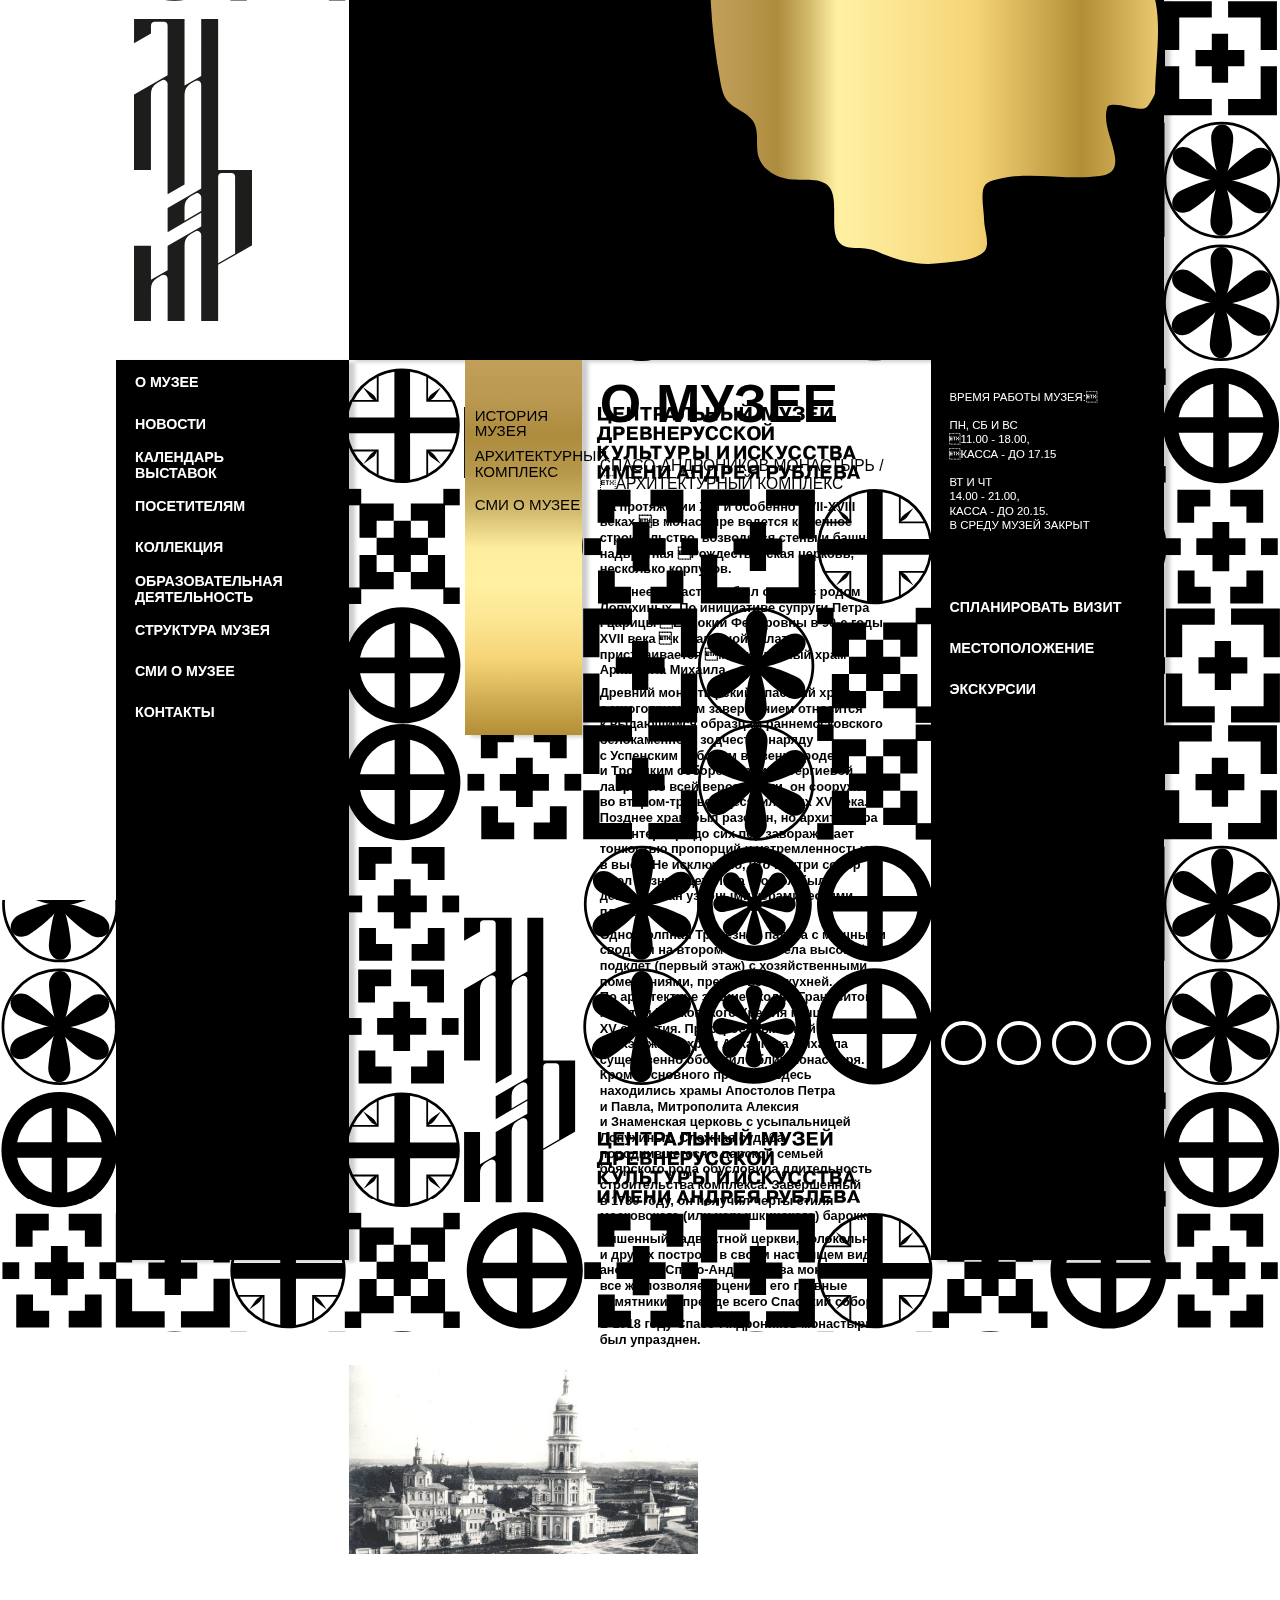
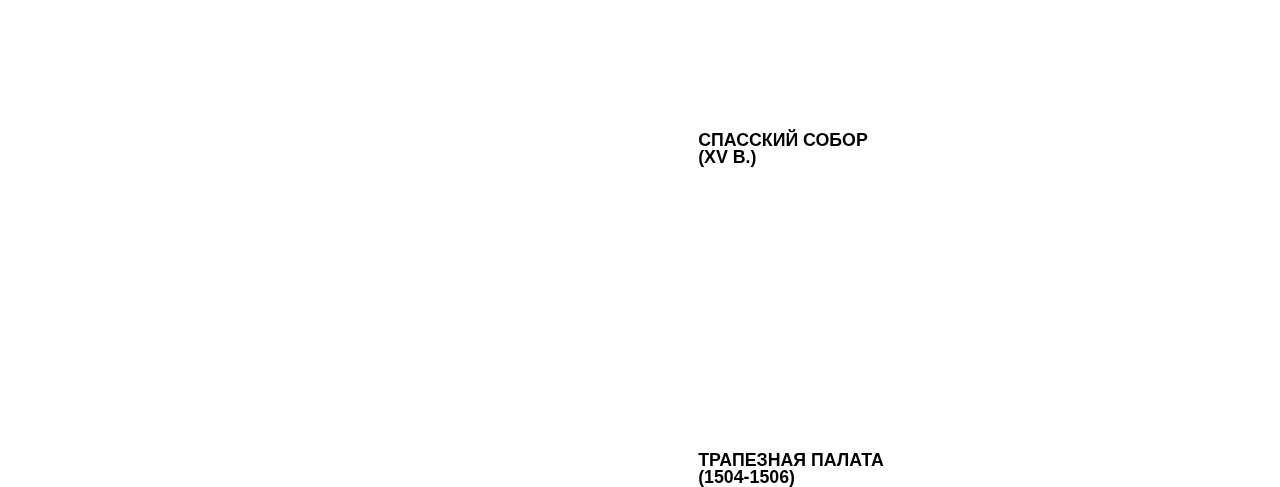
==== index.html @ ba2fc25d "photos in article and s stain on the top" ====
<!DOCTYPE html>
<html>
  <head>
    <meta charset="utf-8">
    <title>МУЗЕЙ ИМ. АНДРЕЯ РУБЛЕВА</title>

    <link rel="stylesheet" href="stylesheets/style.css">

    <script type="text/javascript" src="javascripts/jquery.js"></script>
    <script type="text/javascript" src="javascripts/history.js"></script>
    <script type="text/javascript" src="javascripts/scrollfix.js"></script>
    <script type="text/javascript" src="javascripts/gallery.js"></script>
    <!-- <script type="text/javascript" src="javascripts/stain.js"></script> -->
  </head>
  <body>
    <section class="preload">
      <!-- <img src="images/svg/preload.svg" alt=""> -->
      <div class="white"></div>
    </section>

    <section class="main">

      <div class="logo">
        <img src="images/svg/logo.svg" alt="">
      </div>

      <div id="layout" class="layout">
        <img class="stain" src="images/svg/stain.svg" alt="">
        <!-- <figure>
          <svg id="Layer_2" data-name="Layer 2" xmlns="http://www.w3.org/2000/svg" xmlns:xlink="http://www.w3.org/1999/xlink" viewBox="0 0 798.66 653.81">
            <defs>
              <style>
                .cls-1 {
                  fill: url(#New_Gradient_Swatch);
                }
              </style>
              <linearGradient id="New_Gradient_Swatch" data-name="New Gradient Swatch" x1="1258.53" y1="1433.91" x2="2057.18" y2="1433.91" gradientUnits="userSpaceOnUse">
                <stop offset="0" stop-color="#c19f59"/>
                <stop offset="0.06" stop-color="#bb9951"/>
                <stop offset="0.15" stop-color="#ad8c3e"/>
                <stop offset="0.17" stop-color="#b7984a"/>
                <stop offset="0.22" stop-color="#d2b96b"/>
                <stop offset="0.28" stop-color="#fded9f"/>
                <stop offset="0.29" stop-color="#fff0a2"/>
                <stop offset="0.42" stop-color="#fbe591"/>
                <stop offset="0.59" stop-color="#f5d476"/>
                <stop offset="0.72" stop-color="#d2af54"/>
                <stop offset="0.83" stop-color="#b28e36"/>
                <stop offset="1" stop-color="#e9c870"/>
              </linearGradient>
            </defs>
            <title>stain</title>
            <path class="cls-1" d="M1555.7,1738.11c31.86,14.85,73.76,25.82,105.07,21.9,25.54-3.2,67.53-3.59,85.72-20.61,12.64-11.82,1.23-38.91.79-55.59s-4-33.3-2.65-49.94c0.45-5.47,1.59-11.2,5.43-15.36,3.49-3.79,8.72-5.74,13.82-7.28,60.23-18.28,126.26.82,189-7.47,7.78-1,16-2.74,21.47-8,6.43-6.24,7.25-15.82,6.36-24.43-3.25-31.35-24-62.57-13.19-92.42,18.13-10.05,60.31,15.36,72.09-1,3.62-5,12.36-18.42,12.44-24.47,0.65-48.72,10.32-110.41,1.38-158.42-4.13-22.21-24.53-52.74-36.87-72.13-17.64-27.72-68-29.72-100.52-40.7s-67.22-14.88-101.57-18.69L1329,1109.63c-20.94-2.32-42.44-4.62-62.88.19a1070,1070,0,0,0,11,326.16c2.27,12,5,24.46,13.07,34,12,14.19,33.73,19.4,44.38,34.5,13.51,19.16,3.69,45.36,11.33,67.15,8.2,23.38,35.67,37.11,62,38.41,20.49,1,43.79-3.23,59.38,9.2,22.94,18.29,4.61,73.18,18.31,98.24C1498.61,1741.22,1530.15,1726.2,1555.7,1738.11Z" transform="translate(-1258.53 -1107)"/>
          </svg>

        </figure> -->
        <div class="gallery">
          <img src="images/first.jpg" alt="">
          <img src="images/second.jpg" alt="">
          <img src="images/third.jpg" alt="">
          <img src="images/forth.jpg" alt="">
        </div>
        <div class="buttons">
          <div><div class="left"></div></div>
          <div><div class="right"></div></div>
        </div>
      </div>

      <section id="fixme" class="column1">
        <section class="sticky">
          <ul>
            <li><a>О МУЗЕЕ</a></li>
            <li><a>НОВОСТИ</a></li>
            <li><a>КАЛЕНДАРЬ <br>ВЫСТАВОК</a></li>
            <li><a>ПОСЕТИТЕЛЯМ</a></li>
            <li><a>КОЛЛЕКЦИЯ</a></li>
            <li><a>ОБРАЗОВАТЕЛЬНАЯ <br>ДЕЯТЕЛЬНОСТЬ</a></li>
            <li><a>СТРУКТУРА МУЗЕЯ</a></li>
            <li><a>СМИ О МУЗЕЕ</a></li>
            <li><a href="contacts.html">КОНТАКТЫ</a></li>
          </ul>
        </section>
      </section>

      <section id="fixme2" class="column2">
        <section class="sticky2">
          <div>
            <ul>
              <li><p class="museumHistory">ИСТОРИЯ <br>МУЗЕЯ</p></li>
              <li><p class="museumArchitecture">АРХИТЕКТУРНЫЙ <br>КОМПЛЕКС</p></li>
              <li><p>СМИ О МУЗЕЕ</p></li>
            </ul>
          </div>
        </section>
      </section>

      <section class="column3">
        <article class="museumArchitectureArticle">
          <h1>О МУЗЕЕ</h1>
          <h2>СПАСО-АНДРОНИКОВ МОНАСТЫРЬ / АРХИТЕКТУРНЫЙ КОМПЛЕКС</h2>
          <p>На&nbsp;протяжении XVI и&nbsp;особенно XVII-XVIII веках в&nbsp;монастыре ведется каменное строительство, возводятся стены и&nbsp;башни, надвратная Рождественская церковь, несколько корпусов.</p>
          <p>Позднее монастырь был связан с&nbsp;родом Лопухиных. По&nbsp;инициативе супруги Петра I&nbsp;царицы Евдокии Федоровны в&nbsp;90-е годы XVII века к трапезной палате пристраивается многоярусный храм Архангела Михаила.</p>
          <p>Древний монастырский Спасский храм с&nbsp;многоярусным завершением относится к&nbsp;выдающимся образцам раннемосковского белокаменного зодчества наряду с&nbsp;Успенским собором в&nbsp;Звенигороде и&nbsp;Троицким собором Троице Сергиевой лавры. По&nbsp;всей вероятности, он&nbsp;сооружен во&nbsp;втором-третьем десятилетиях XV&nbsp;века. Позднее храм был разорен, но&nbsp;архитектура его интерьера до&nbsp;сих пор завораживает тонкостью пропорций и&nbsp;устремленностью в&nbsp;высь. Не&nbsp;исключено, что внутри собор имел резные детали, а&nbsp;его пол был декорирован узорными керамическими плитками.</p>
          <p>Одностолпная Трапезная палата с&nbsp;мощными сводами на&nbsp;втором этаже имела высокий подклет (первый этаж) с&nbsp;хозяйственными помещениями, прежде всего кухней. По&nbsp;архитектуре здание сходно Грановитой палатой Московского Кремля конца XV&nbsp;столетия. Пристроенный к&nbsp;ней трехэтажный храм Архангела Михаила существенно обогатил облик монастыря. Кроме основного престола здесь находились храмы Апостолов Петра и&nbsp;Павла, Митрополита Алексия и&nbsp;Знаменская церковь с&nbsp;усыпальницей Лопухиных. Сложная судьба породнившегося с&nbsp;царской семьей боярского рода обусловила длительность строительства комплекса. Завершенный в&nbsp;1739&nbsp;году, он&nbsp;получил черты стиля московского (или нарышкинского) барокко.</p>
          <p>Лишенный надвратной церкви, колокольни и&nbsp;других построек в&nbsp;своем настоящем виде ансамбль Спасо-Андроникова монастыря все&nbsp;же позволяет оценить его главные памятники и&nbsp;прежде всего Спасский собор.</p>
          <p>В&nbsp;1918 году Спасо-Андроников монастырь был упразднен.</p>
          <img src="images/image1.png" alt="">
          <img src="images/sobor.jpg" alt="">
          <a href="">СПАССКИЙ СОБОР (XV В.)</a>
          <img src="images/palata.jpeg" alt="">
          <a href="">ТРАПЕЗНАЯ ПАЛАТА (1504-1506)</a>
        </article>

        <article class="museumHistoryArticle hidden">
          <h1>О МУЗЕЕ</h1>
          <h2>ИСТОРИЯ МУЗЕЯ</h2>
          <p>В&nbsp;1947&nbsp;году, на&nbsp;волне послевоенного патриотического подъема, в&nbsp;год празднования 800-летия Москвы, на&nbsp;территории монастыря был образован Музей им. Андрея Рублева. Его первым директором стал крупный организатор музейного строительства Д.И. Арсенишвили (1905-1963), первым научным сотрудником&nbsp;&mdash; выдающийся знаток творчества прп. Андрея Рублева Н.А. Демина (1904-1990). В&nbsp;2001 году музей отметил их&nbsp;заслуги мемориальными доскам работы скульпторов З.К. Церетели и&nbsp;В.А. Суворова.</p>
          <p>К&nbsp;моменту основания Музея монастырь был полностью разорен, музейная коллекция собиралась буквально по&nbsp;крохам, в&nbsp;обстановке крайне негативного отношения государства к&nbsp;отечественному религиозному наследию. Собранные произведения зачастую требовали тщательной и&nbsp;многолетней реставрации. Тем не&nbsp;менее через 13&nbsp;лет, 21&nbsp;сентября 1960&nbsp;года, Музей был открыт и&nbsp;представлен на&nbsp;суд посетителей залы с&nbsp;десятками раскрытых от&nbsp;поздних записей и&nbsp;грязи икон, снятых со&nbsp;стен разрушенных храмов росписей и&nbsp;произведений декоративно-прикладного искусства. Собирательская деятельность и&nbsp;реставрационные работы продолжаются до&nbsp;настоящего времени и&nbsp;являются неотъемлемой частью повседневной музейной жизни.</p>
          <p>Ныне экспозиция занимает все отреставрированные и&nbsp;доступные для осмотра помещения трапезной палаты и&nbsp;церкви Архангела Михаила. В&nbsp;Настоятельском корпусе размещается выставочный зал.</p>

        </article>

      </section>

      <section id="fixme3" class="column4">
        <p>
          ВРЕМЯ РАБОТЫ МУЗЕЯ:
          <br><br>
          ПН, СБ И ВС<br>11.00 - 18.00,<br>КАССА - ДО 17.15
          <br><br>
          ВТ И ЧТ<br>14.00 - 21.00,<br> КАССА - ДО 20.15.<br>
          В СРЕДУ МУЗЕЙ ЗАКРЫТ
        </p>

        <ul>
          <li><a href="">СПЛАНИРОВАТЬ ВИЗИТ</a></li>
          <li><a href="">МЕСТОПОЛОЖЕНИЕ</a></li>
          <li><a href="#">ЭКСКУРСИИ</a></li>
        </ul>

        <div class="socials">
          <div><i class="fa fa-facebook" aria-hidden="true"></i></div>
          <div><i class="fa fa-vk" aria-hidden="true"></i></div>
          <div><i class="fa fa-twitter" aria-hidden="true"></i></div>
          <div><i class="fa fa-tripadvisor" aria-hidden="true"></i></div>
        </div>
      </section>

    </section>
  </body>
</html>
---- stylesheets/style.css ----
@import "reset.css";

@import "font-awesome.css";
@import "mainpage.css";
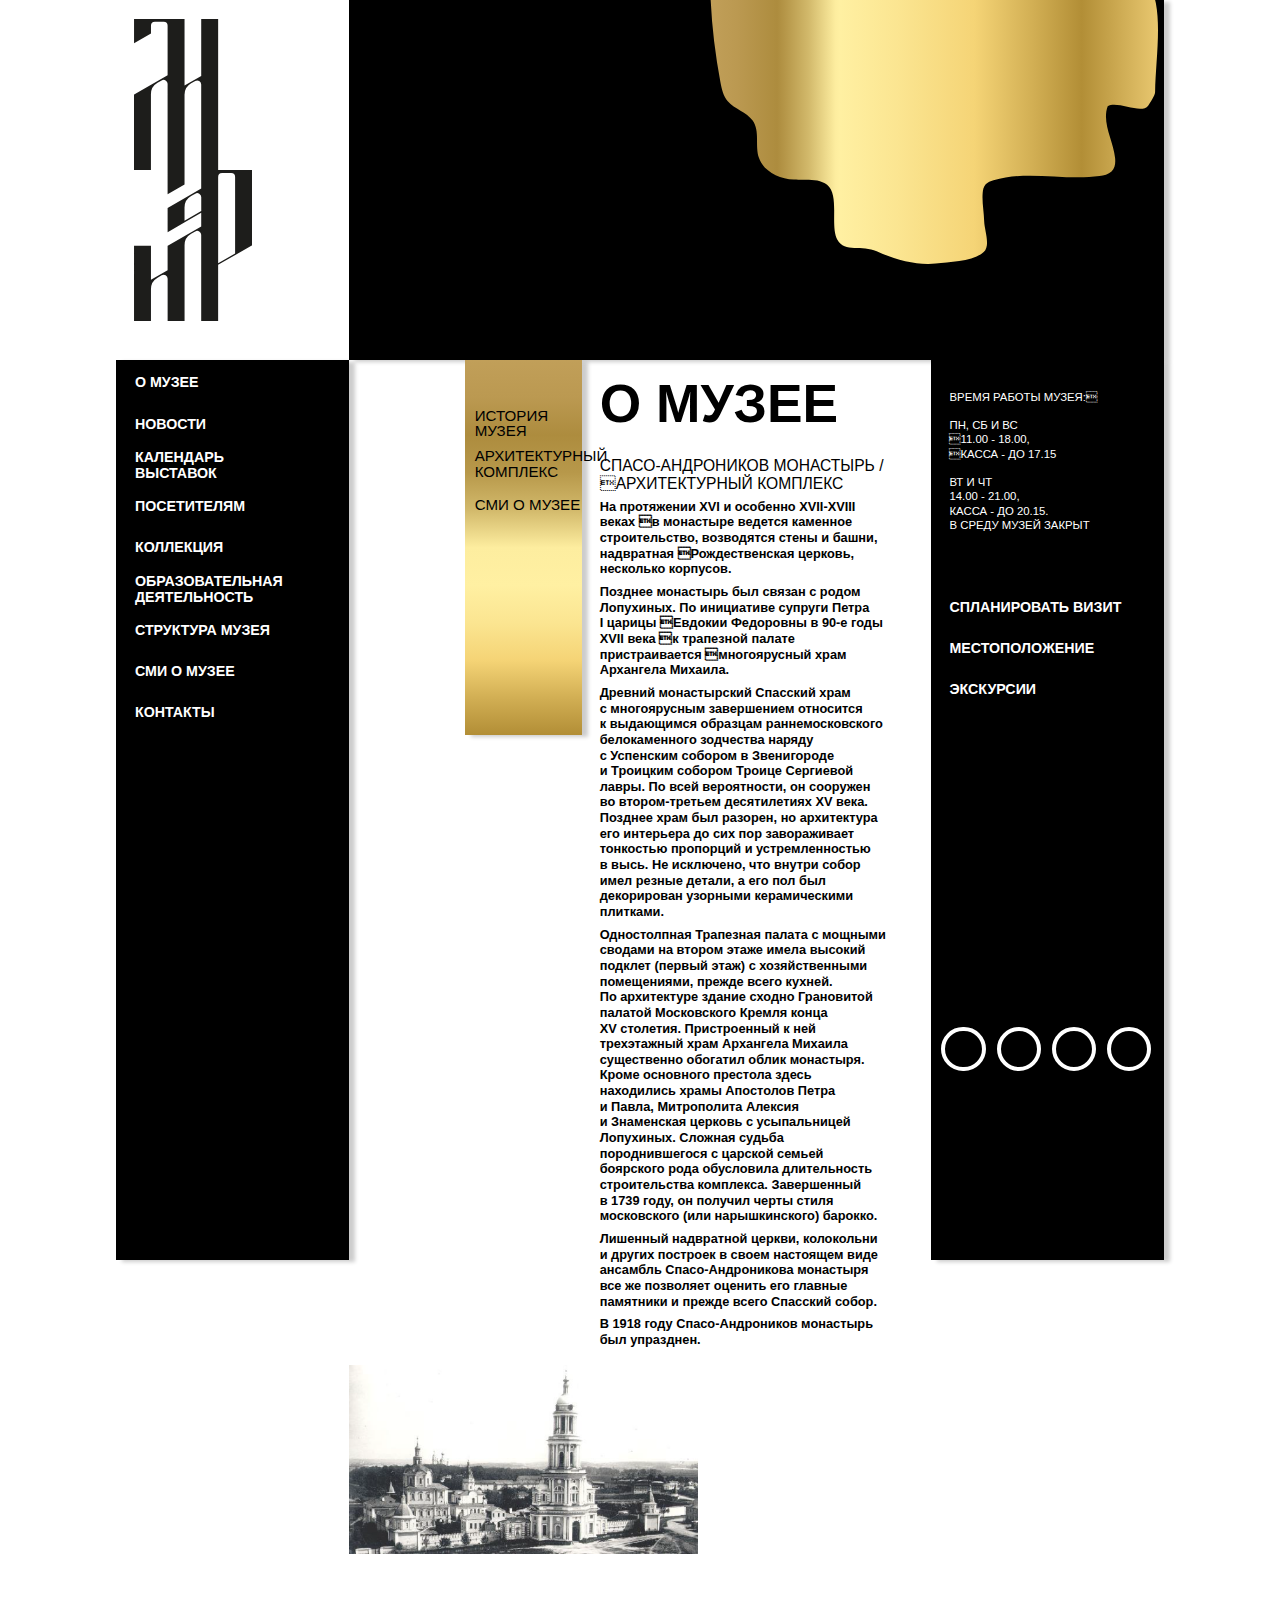
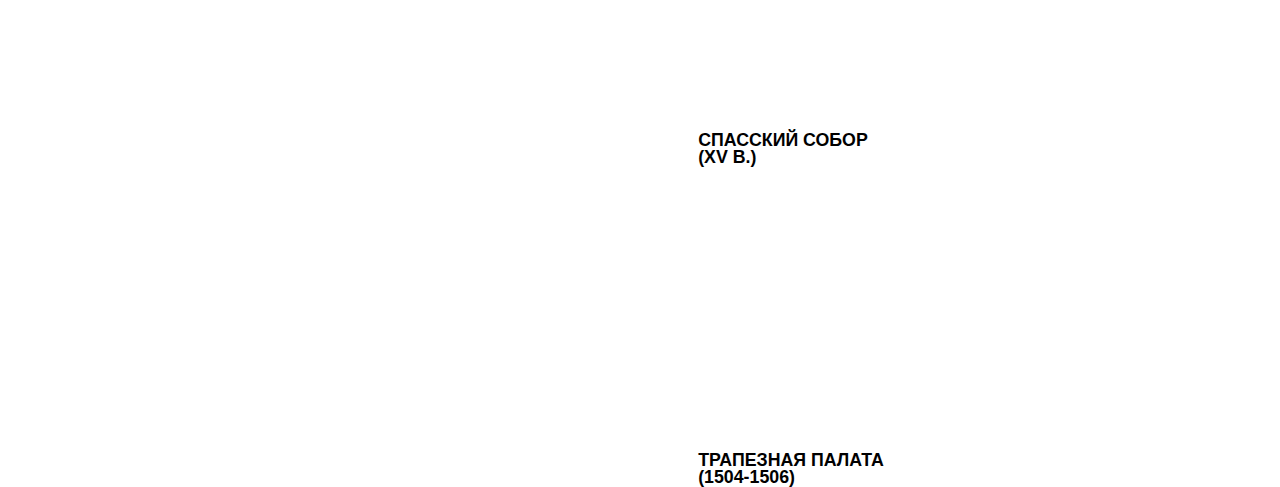
==== commit 3843ad33: "phcookies try" ====
--- a/index.html
+++ b/index.html
@@ -7,15 +7,17 @@
     <link rel="stylesheet" href="stylesheets/style.css">
 
     <script type="text/javascript" src="javascripts/jquery.js"></script>
+    <!-- <script type="text/javascript" src="javascripts/js.cookie.js"></script> -->
+    <script type="text/javascript" src="https://cdnjs.cloudflare.com/ajax/libs/jquery-cookie/1.4.1/jquery.cookie.min.js"></script>
+
     <script type="text/javascript" src="javascripts/history.js"></script>
     <script type="text/javascript" src="javascripts/scrollfix.js"></script>
     <script type="text/javascript" src="javascripts/gallery.js"></script>
+    <script type="text/javascript" src="javascripts/preload.js"></script>
     <!-- <script type="text/javascript" src="javascripts/stain.js"></script> -->
   </head>
   <body>
     <section class="preload">
-      <!-- <img src="images/svg/preload.svg" alt=""> -->
-      <div class="white"></div>
     </section>
 
     <section class="main">
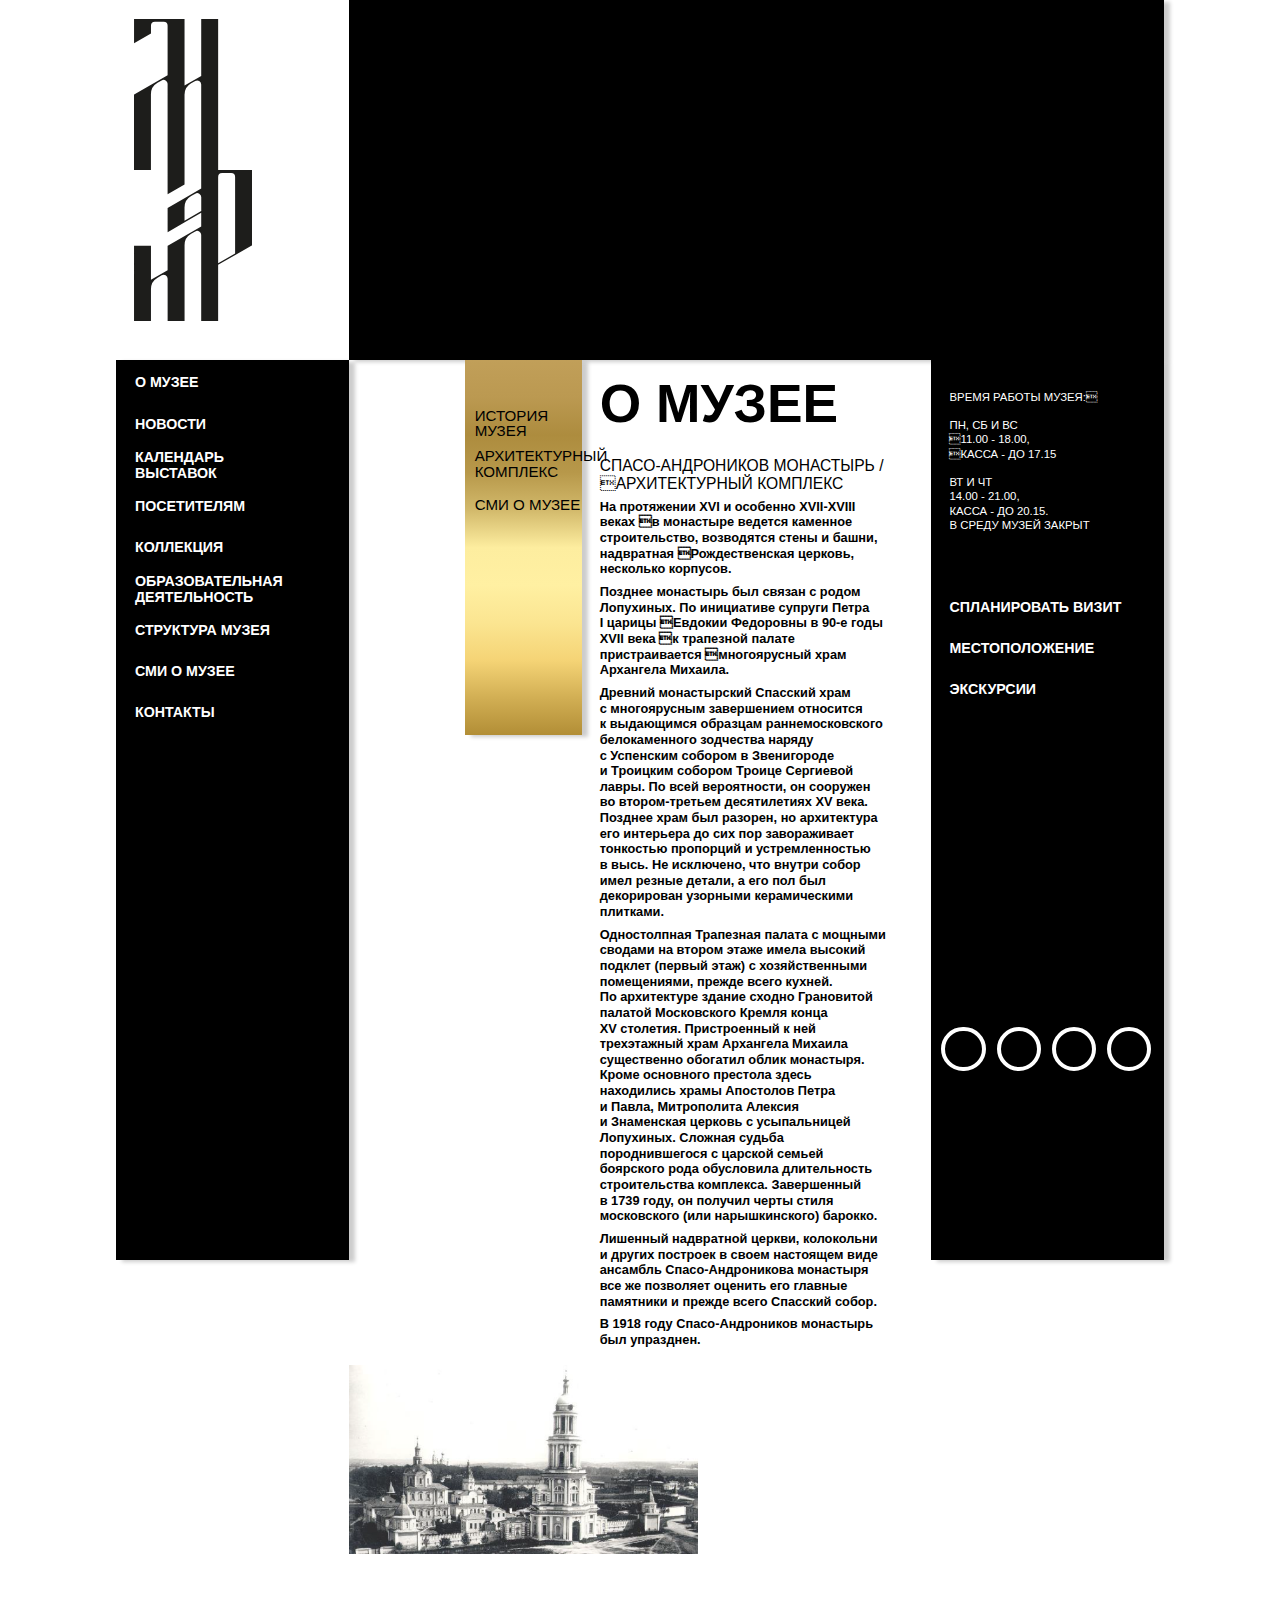
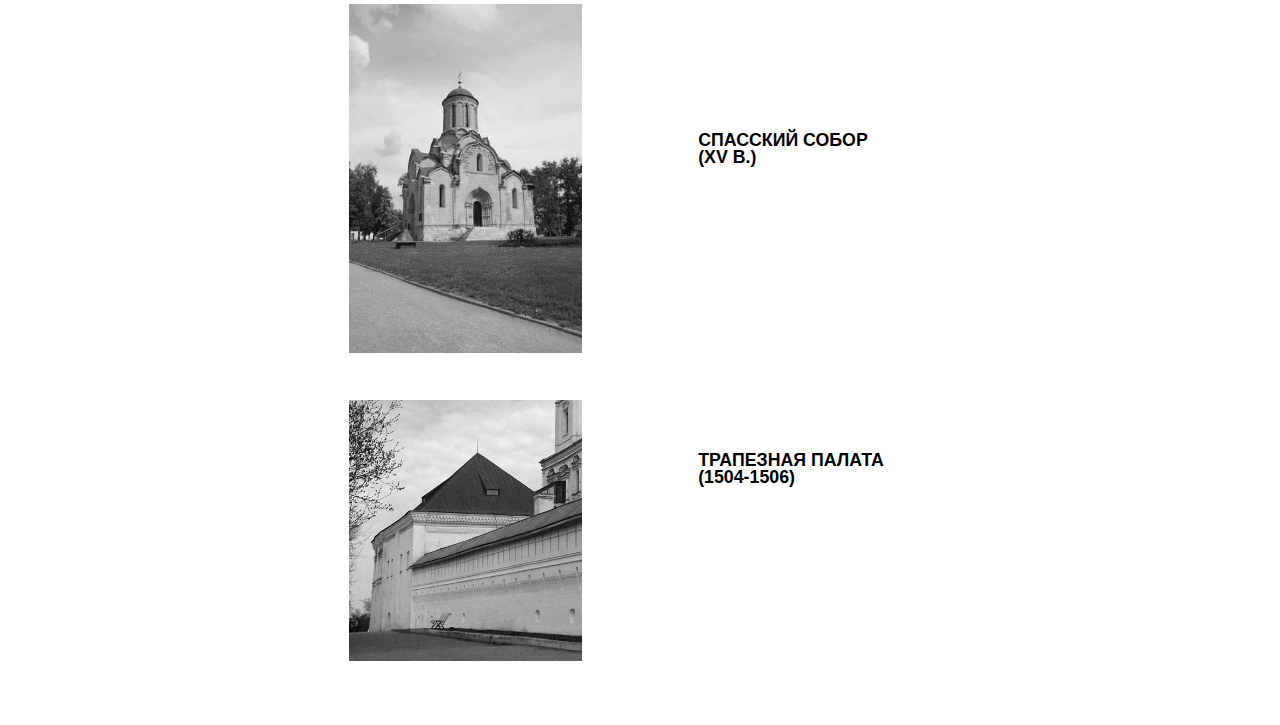
==== commit aeaaeb47: "reload" ====
--- a/index.html
+++ b/index.html
@@ -17,6 +17,15 @@
     <!-- <script type="text/javascript" src="javascripts/stain.js"></script> -->
   </head>
   <body>
+    <script type="text/javascript">
+      $(window).load(function() {
+        if (readCookie('referer') == null){
+          $(".preload").css({"display":"block", "animation-name":"preload"});
+        $(".main").css({"animation-name":"view"});
+        }
+        createCookie('referer',1,0);
+      });
+    </script>
     <section class="preload">
     </section>
 
@@ -27,7 +36,8 @@
       </div>
 
       <div id="layout" class="layout">
-        <img class="stain" src="images/svg/stain.svg" alt="">
+        <!-- <img class="stain" src="images/svg/stain.svg" alt=""> -->
+        <!-- <img class="stain" src="images/mygif.gif" alt=""> -->
         <!-- <figure>
           <svg id="Layer_2" data-name="Layer 2" xmlns="http://www.w3.org/2000/svg" xmlns:xlink="http://www.w3.org/1999/xlink" viewBox="0 0 798.66 653.81">
             <defs>
@@ -74,7 +84,7 @@
             <li><a>О МУЗЕЕ</a></li>
             <li><a>НОВОСТИ</a></li>
             <li><a>КАЛЕНДАРЬ <br>ВЫСТАВОК</a></li>
-            <li><a>ПОСЕТИТЕЛЯМ</a></li>
+            <li><a href="attenders.html">ПОСЕТИТЕЛЯМ</a></li>
             <li><a>КОЛЛЕКЦИЯ</a></li>
             <li><a>ОБРАЗОВАТЕЛЬНАЯ <br>ДЕЯТЕЛЬНОСТЬ</a></li>
             <li><a>СТРУКТУРА МУЗЕЯ</a></li>
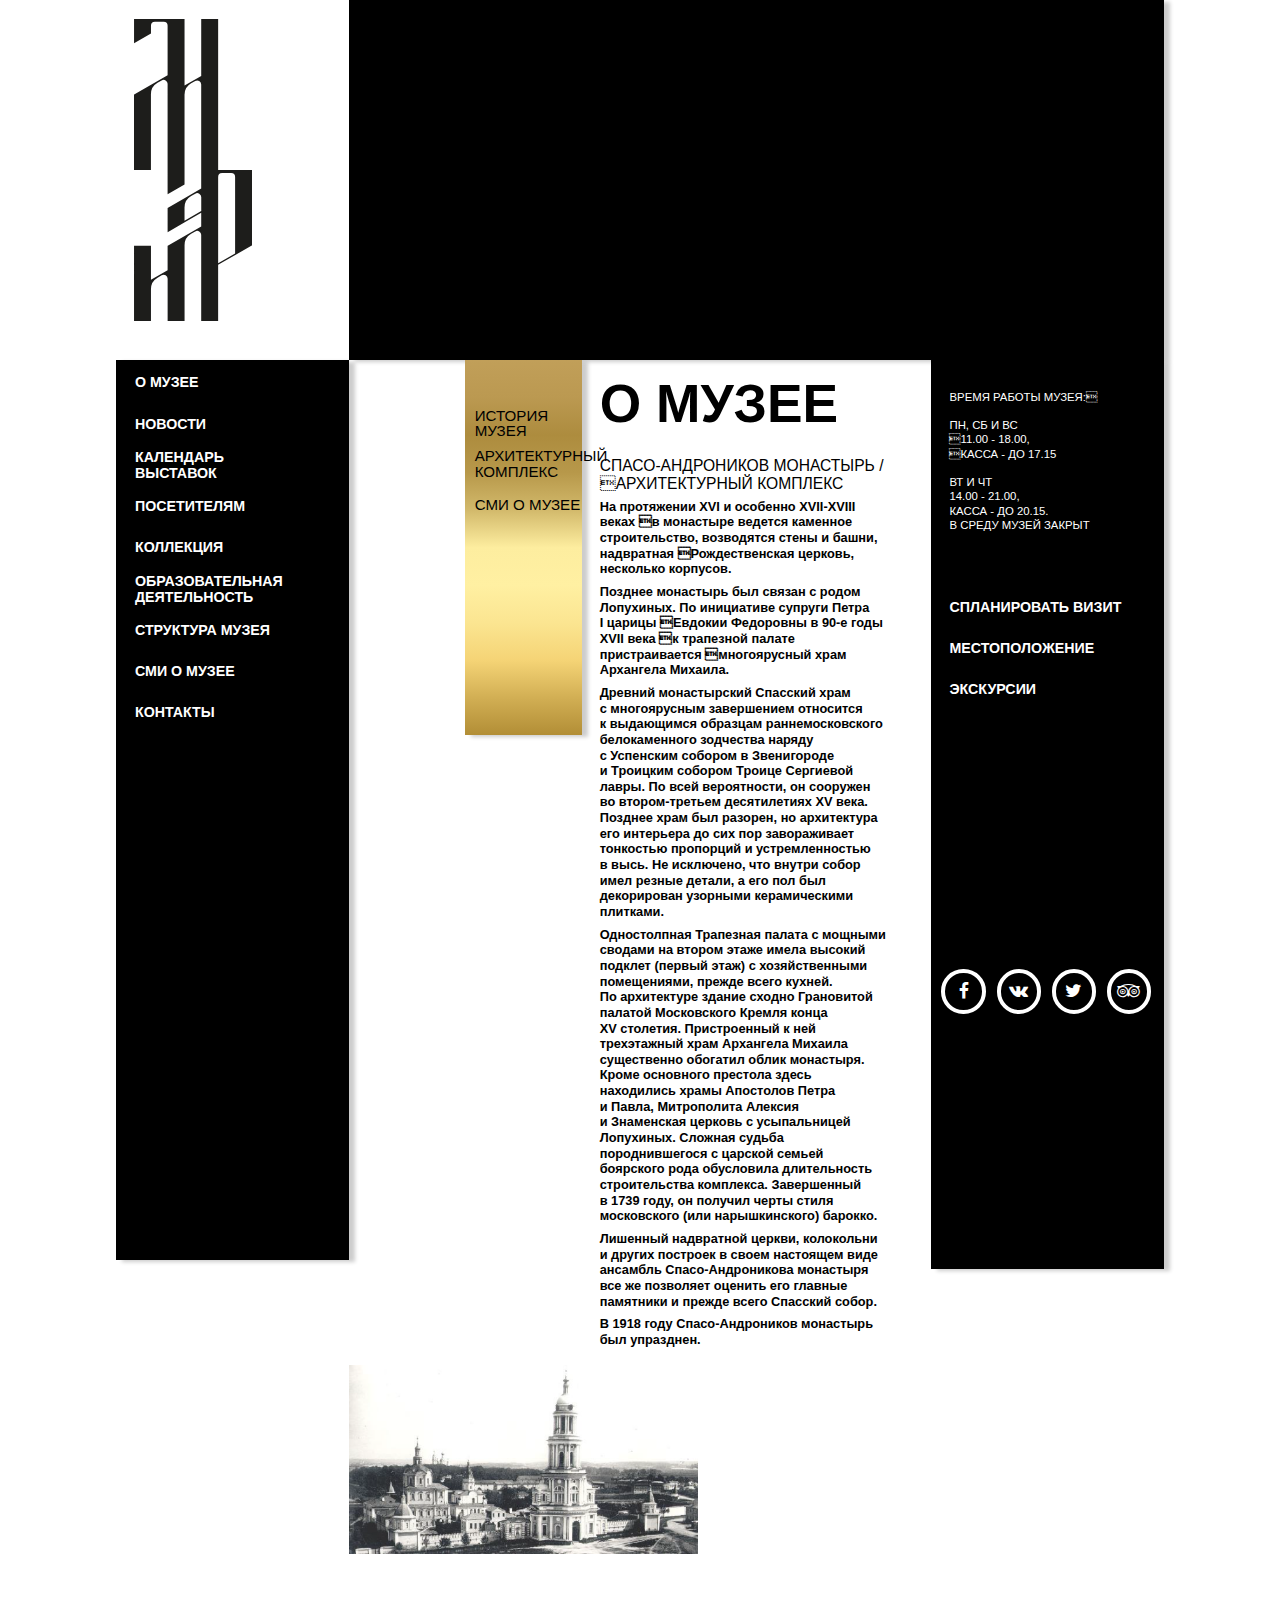
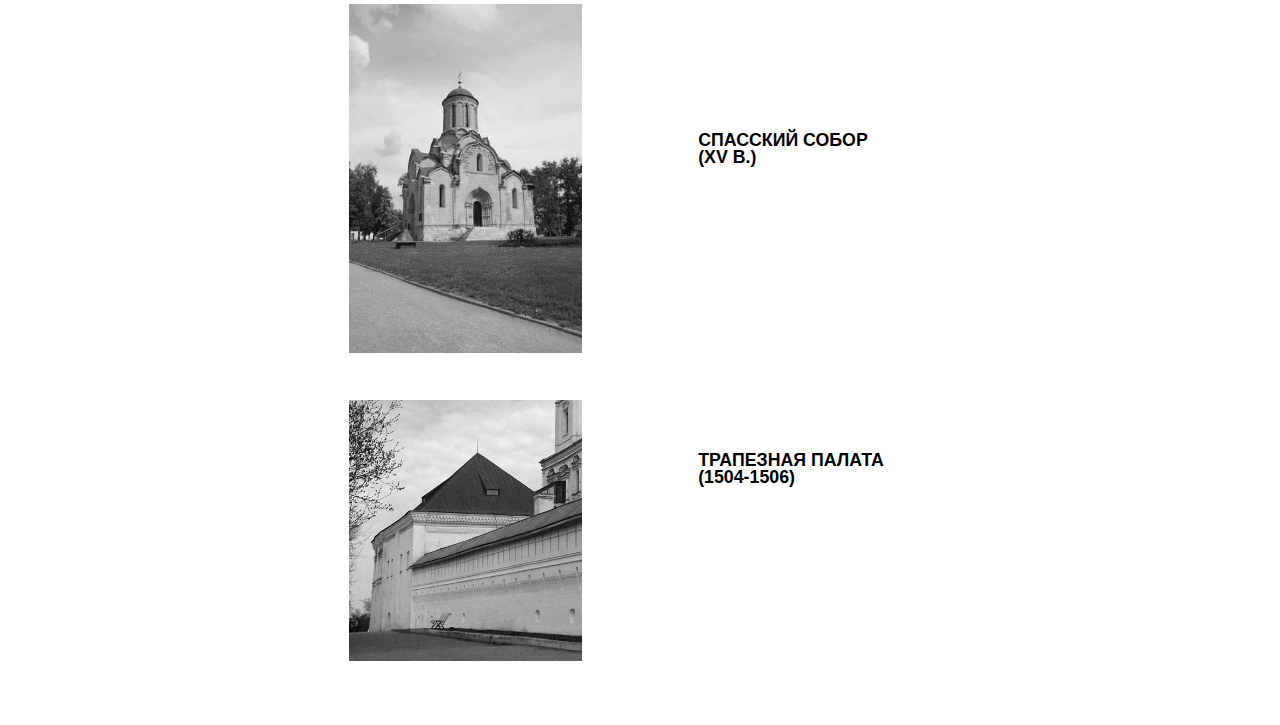
==== commit 2ac12a37: "autoprefixer" ====
--- a/index.html
+++ b/index.html
@@ -151,10 +151,12 @@
         </ul>
 
         <div class="socials">
-          <div><i class="fa fa-facebook" aria-hidden="true"></i></div>
-          <div><i class="fa fa-vk" aria-hidden="true"></i></div>
-          <div><i class="fa fa-twitter" aria-hidden="true"></i></div>
-          <div><i class="fa fa-tripadvisor" aria-hidden="true"></i></div>
+          <div>
+            <div><i class="fa fa-facebook" aria-hidden="true"></i></div>
+            <div><i class="fa fa-vk" aria-hidden="true"></i></div>
+            <div><i class="fa fa-twitter" aria-hidden="true"></i></div>
+            <div><i class="fa fa-tripadvisor" aria-hidden="true"></i></div>
+          </div>
         </div>
       </section>
 
--- a/stylesheets/style.css
+++ b/stylesheets/style.css
@@ -1,4 +1,8 @@
 @import "reset.css";
 
+@import "../fonts/Pragmatica Bold.ttf";
+@import "../fonts/NewLetterGothicC.otf";
+@import "../fonts/fontawesome-webfont.ttf";
 @import "font-awesome.css";
+
 @import "mainpage.css";
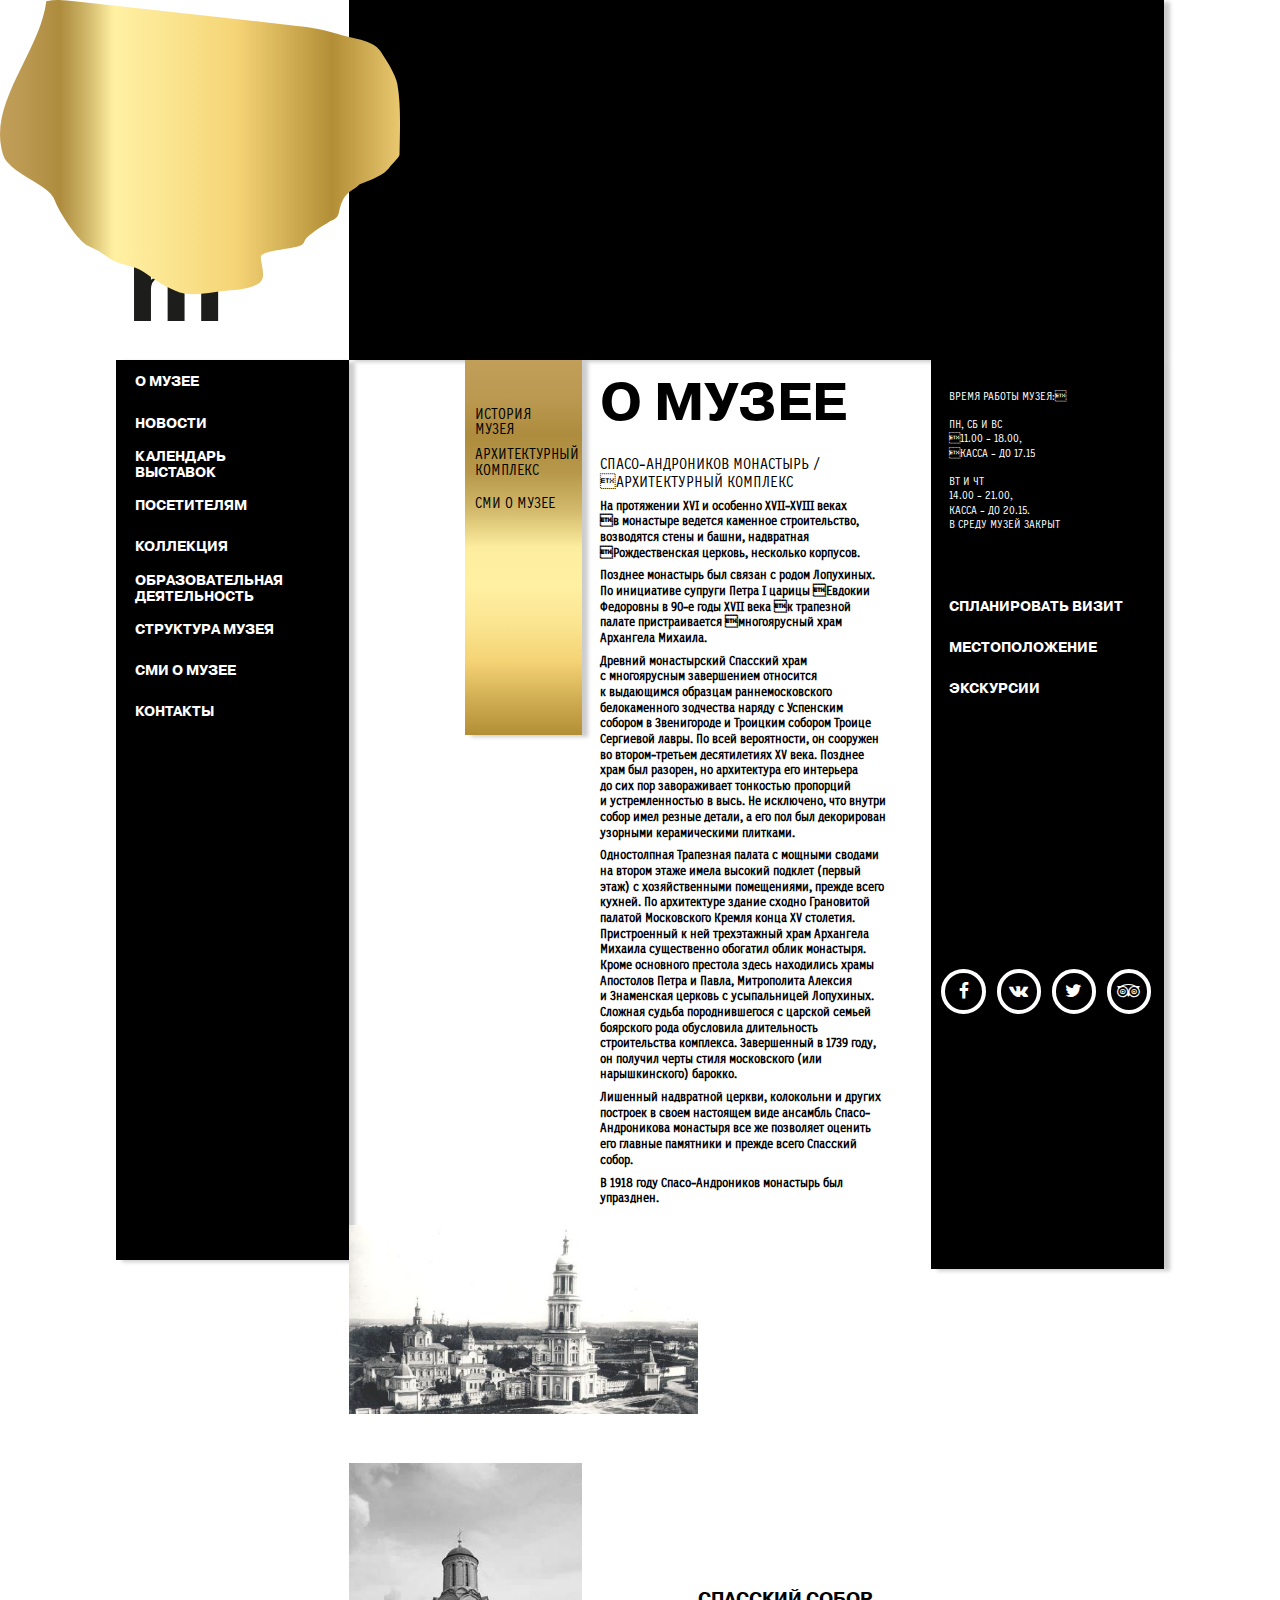
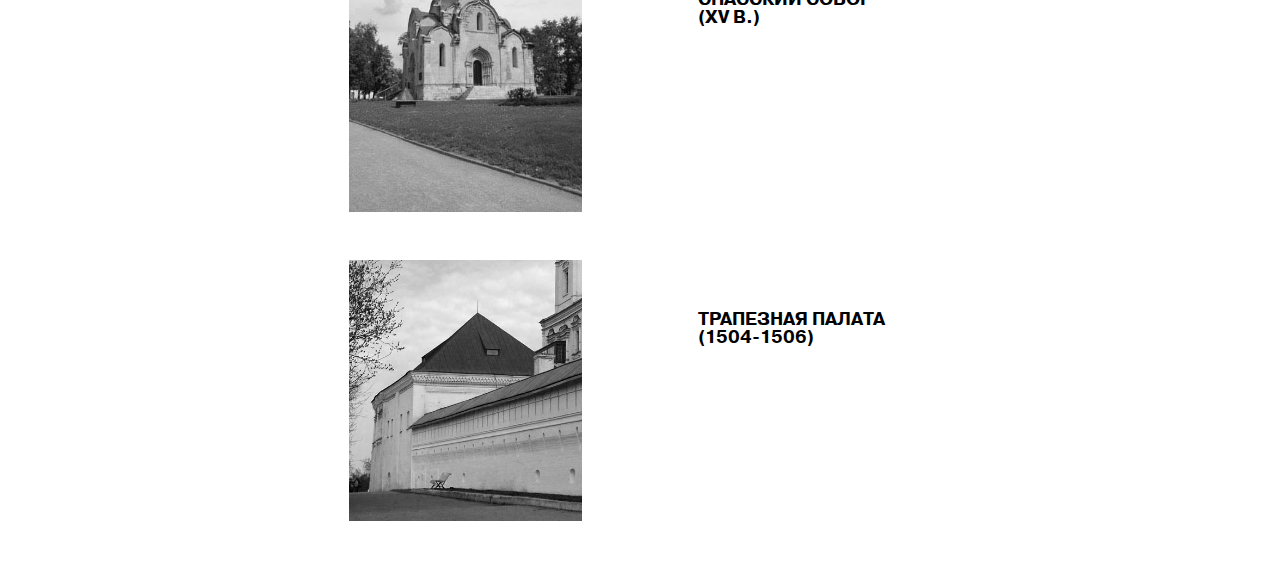
==== commit fb3b7afd: "stain" ====
--- a/index.html
+++ b/index.html
@@ -3,6 +3,7 @@
   <head>
     <meta charset="utf-8">
     <title>МУЗЕЙ ИМ. АНДРЕЯ РУБЛЕВА</title>
+    <link rel="shortcut icon" href="images/favicon.ico">
 
     <link rel="stylesheet" href="stylesheets/style.css">
 
@@ -14,7 +15,7 @@
     <script type="text/javascript" src="javascripts/scrollfix.js"></script>
     <script type="text/javascript" src="javascripts/gallery.js"></script>
     <script type="text/javascript" src="javascripts/preload.js"></script>
-    <!-- <script type="text/javascript" src="javascripts/stain.js"></script> -->
+    <script type="text/javascript" src="javascripts/stain.js"></script>
   </head>
   <body>
     <script type="text/javascript">
@@ -36,36 +37,37 @@
       </div>
 
       <div id="layout" class="layout">
-        <!-- <img class="stain" src="images/svg/stain.svg" alt=""> -->
-        <!-- <img class="stain" src="images/mygif.gif" alt=""> -->
-        <!-- <figure>
-          <svg id="Layer_2" data-name="Layer 2" xmlns="http://www.w3.org/2000/svg" xmlns:xlink="http://www.w3.org/1999/xlink" viewBox="0 0 798.66 653.81">
-            <defs>
-              <style>
-                .cls-1 {
-                  fill: url(#New_Gradient_Swatch);
-                }
-              </style>
-              <linearGradient id="New_Gradient_Swatch" data-name="New Gradient Swatch" x1="1258.53" y1="1433.91" x2="2057.18" y2="1433.91" gradientUnits="userSpaceOnUse">
-                <stop offset="0" stop-color="#c19f59"/>
-                <stop offset="0.06" stop-color="#bb9951"/>
-                <stop offset="0.15" stop-color="#ad8c3e"/>
-                <stop offset="0.17" stop-color="#b7984a"/>
-                <stop offset="0.22" stop-color="#d2b96b"/>
-                <stop offset="0.28" stop-color="#fded9f"/>
-                <stop offset="0.29" stop-color="#fff0a2"/>
-                <stop offset="0.42" stop-color="#fbe591"/>
-                <stop offset="0.59" stop-color="#f5d476"/>
-                <stop offset="0.72" stop-color="#d2af54"/>
-                <stop offset="0.83" stop-color="#b28e36"/>
-                <stop offset="1" stop-color="#e9c870"/>
-              </linearGradient>
-            </defs>
-            <title>stain</title>
-            <path class="cls-1" d="M1555.7,1738.11c31.86,14.85,73.76,25.82,105.07,21.9,25.54-3.2,67.53-3.59,85.72-20.61,12.64-11.82,1.23-38.91.79-55.59s-4-33.3-2.65-49.94c0.45-5.47,1.59-11.2,5.43-15.36,3.49-3.79,8.72-5.74,13.82-7.28,60.23-18.28,126.26.82,189-7.47,7.78-1,16-2.74,21.47-8,6.43-6.24,7.25-15.82,6.36-24.43-3.25-31.35-24-62.57-13.19-92.42,18.13-10.05,60.31,15.36,72.09-1,3.62-5,12.36-18.42,12.44-24.47,0.65-48.72,10.32-110.41,1.38-158.42-4.13-22.21-24.53-52.74-36.87-72.13-17.64-27.72-68-29.72-100.52-40.7s-67.22-14.88-101.57-18.69L1329,1109.63c-20.94-2.32-42.44-4.62-62.88.19a1070,1070,0,0,0,11,326.16c2.27,12,5,24.46,13.07,34,12,14.19,33.73,19.4,44.38,34.5,13.51,19.16,3.69,45.36,11.33,67.15,8.2,23.38,35.67,37.11,62,38.41,20.49,1,43.79-3.23,59.38,9.2,22.94,18.29,4.61,73.18,18.31,98.24C1498.61,1741.22,1530.15,1726.2,1555.7,1738.11Z" transform="translate(-1258.53 -1107)"/>
-          </svg>
+        <svg id="stain1" data-name="Layer 1" xmlns="http://www.w3.org/2000/svg" xmlns:xlink="http://www.w3.org/1999/xlink" viewBox="0 0 299.69 220.4">
+          <defs>
+            <style>
+              .stain1 {
+                fill: url(#New_Gradient_Swatch);
+              }
+              .stain2 {
+                visibility: hidden;
+                fill: url(#New_Gradient_Swatch);
+              }
+            </style>
+            <linearGradient id="New_Gradient_Swatch" data-name="New Gradient Swatch" x1="0.31" y1="110.2" x2="300" y2="110.2" gradientUnits="userSpaceOnUse">
+              <stop offset="0" stop-color="#c19f59"/>
+              <stop offset="0.06" stop-color="#bb9951"/>
+              <stop offset="0.15" stop-color="#ad8c3e"/>
+              <stop offset="0.17" stop-color="#b7984a"/>
+              <stop offset="0.22" stop-color="#d2b96b"/>
+              <stop offset="0.28" stop-color="#fded9f"/>
+              <stop offset="0.29" stop-color="#fff0a2"/>
+              <stop offset="0.42" stop-color="#fbe591"/>
+              <stop offset="0.59" stop-color="#f5d476"/>
+              <stop offset="0.72" stop-color="#d2af54"/>
+              <stop offset="0.83" stop-color="#b28e36"/>
+              <stop offset="1" stop-color="#e9c870"/>
+            </linearGradient>
+          </defs>
+          <title>stain4</title>
 
-        </figure> -->
+          <path class="stain1" d="M131.71,217.76c10.64,5,24.64,1.66,35.09.34,8.53-1.07,22.55-1.2,28.63-6.88,4.22-3.95.41-13,.26-18.57s26.62-5.77,31.28-9.71c1.4-1.18,1.51-3.12,2.79-4.51a28.63,28.63,0,0,1,3.63-3.06c8.28-6.62,11.56-7.69,12.83-8.68,2.07-1.61,4.18-1.7,6-3.47,2.15-2.08,2.11-5.35,3-8.11,3.69-12,9-11.46,14.61-17,17.07-6.54,19.59-8.79,23.52-14.24,1.21-1.68,6.27-6.15,6.3-8.17,0.22-16.27,1.3-36.88-1.68-52.91-1.38-7.42-8.19-17.61-12.31-24.09-5.89-9.26-22.71-9.93-33.57-13.59s-22.45-5-33.92-6.24L56,0.88C49,0.1,41.83-.66,35,0.94,30.65,37.17-5.64,74,1.15,109.88c0.76,4,1.66,8.17,4.37,11.36,4,4.74,9.57,8.27,14.82,11.52,9.44,5.85,18.59,10.34,21.14,17.62,2.74,7.81,17.35,30.79,25.48,34.19A68.28,68.28,0,0,1,81.44,193c7.66,6.11,19,5.49,26.88,10.9C123.77,214.53,123.18,213.78,131.71,217.76Z" transform="translate(-0.31)"/>
+          <path class="stain2" d="M437.31,60.19c-1.23,20.76,4.37,41.42,12.5,60.57a233.32,233.32,0,0,0,20,37.23c6.26,9.5,13.28,18.6,21.83,26.11,16.07,14.11,36.73,21.89,57.46,27.14a299.61,299.61,0,0,0,105.67,7.42c14.42-1.56,30.58-5.42,37.74-18,4.28-7.54,4.33-16.65,5.1-25.29s2.81-18,9.59-23.4c7.84-6.25,20.52-6,25.8-14.49,3.48-5.62,2.19-12.84.79-19.3L718.64,48.73c-1.93-8.86-4-17.94-8.87-25.57-9.38-14.55-27.68-21-45-21.61s-34.33,3.71-51.49,6c-33.35,4.36-67,1-100.26-2.88-12.86-1.5-27.55-5.41-40.5-3.42-9,1.38-14.32,7.43-19.3,14.54A86.93,86.93,0,0,0,437.31,60.19Z" transform="translate(-40.14 -0.65)"/>
+        </svg>
         <div class="gallery">
           <img src="images/first.jpg" alt="">
           <img src="images/second.jpg" alt="">
@@ -161,5 +163,26 @@
       </section>
 
     </section>
+    <script src="https://cdn.jsdelivr.net/kute.js/1.6.2/kute.min.js"></script>
+    <script src="https://cdn.jsdelivr.net/kute.js/1.6.2/kute-svg.min.js"></script>
+    <script src="https://cdn.jsdelivr.net/kute.js/1.6.2/kute-jquery.min.js"></script>
+    <script type="text/javascript">
+      var tween = KUTE.fromTo('.stain1',  // target shape
+       { path: '.stain1' }, // from shape
+       { path: '.stain2' }, // to shape
+       { // options
+          easing: 'easingCubicInOut',
+          yoyo: true, repeat: 100, duration: 20000,
+          reverseFirstPath: false,
+          reverseSecondPath: false,
+          morphIndex: 10
+       }
+      ).start();
+
+      // trigger it whenever you want
+      $(function() {
+        !tween.playing && tween.start();
+      });
+    </script>
   </body>
 </html>
--- a/stylesheets/style.css
+++ b/stylesheets/style.css
@@ -1,6 +1,6 @@
 @import "reset.css";
 
-@import "../fonts/Pragmatica Bold.ttf";
+@import "../fonts/PragmaticaBold.ttf";
 @import "../fonts/NewLetterGothicC.otf";
 @import "../fonts/fontawesome-webfont.ttf";
 @import "font-awesome.css";
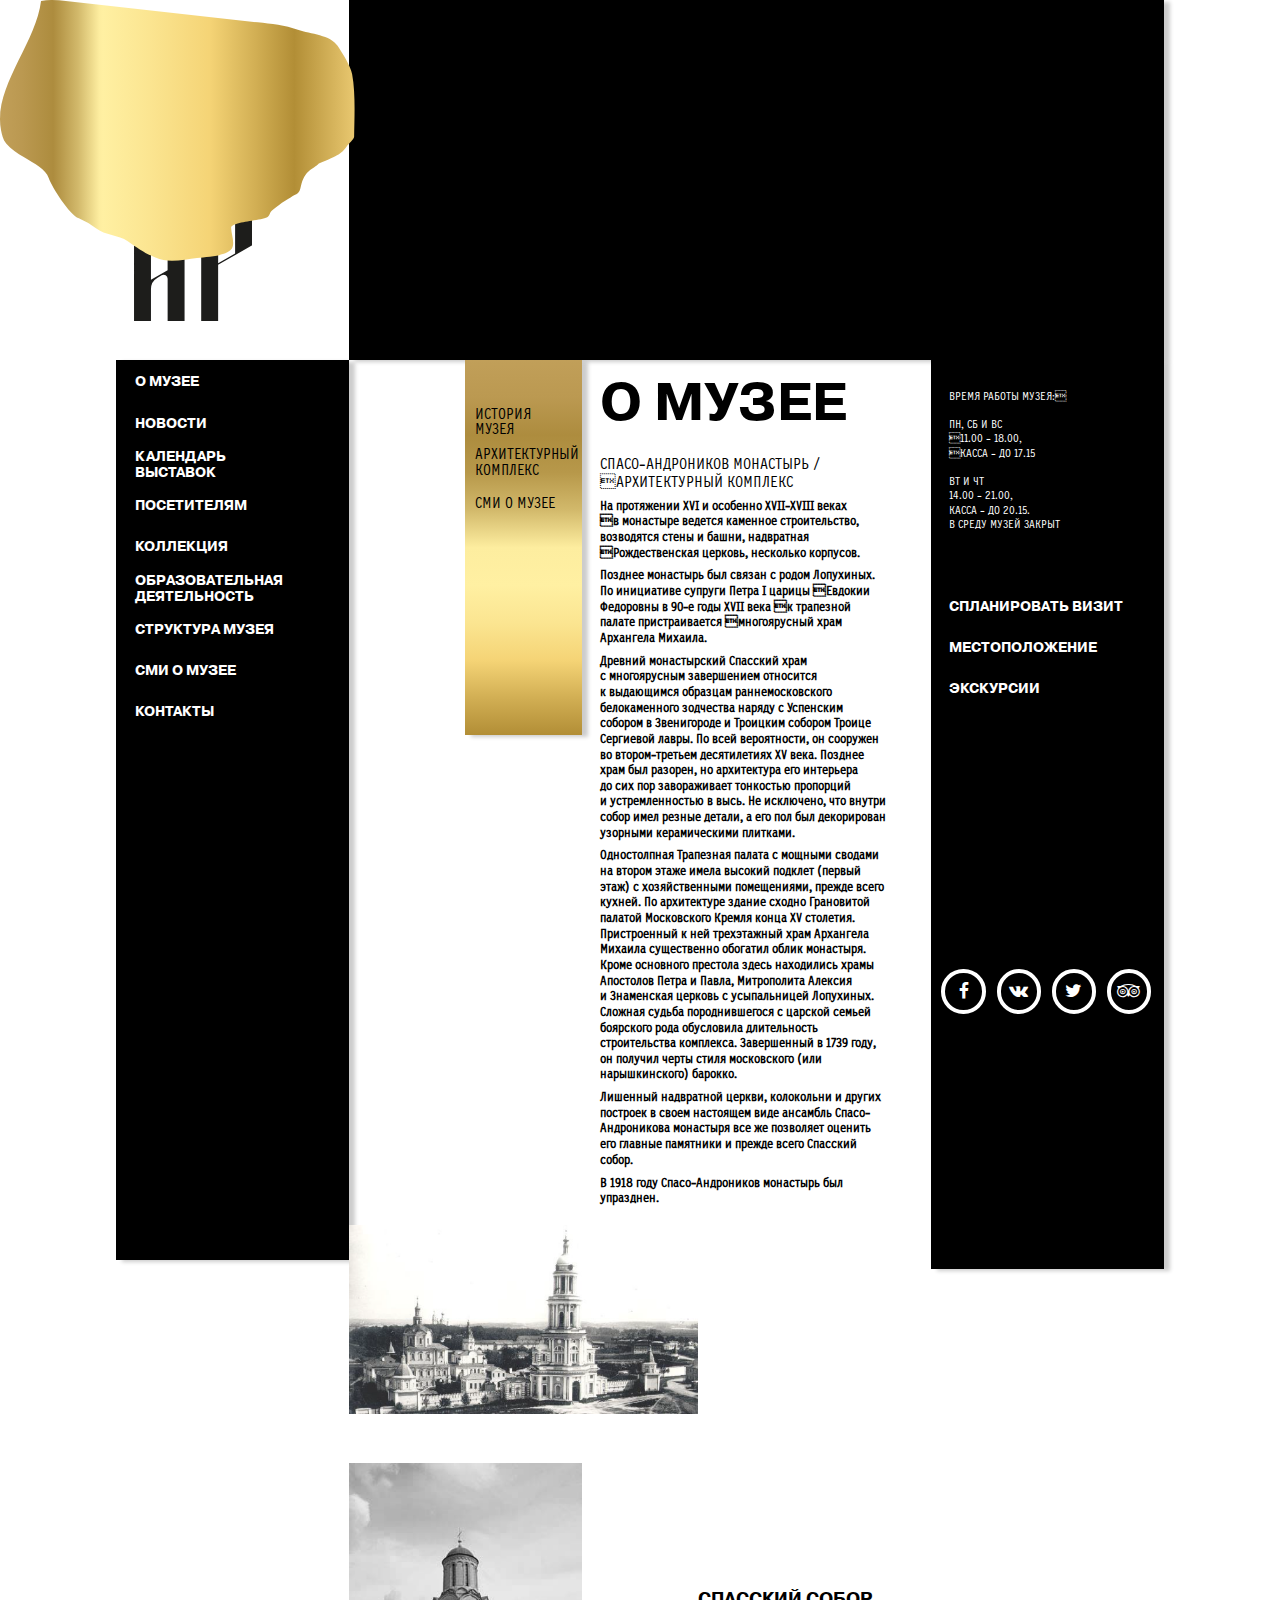
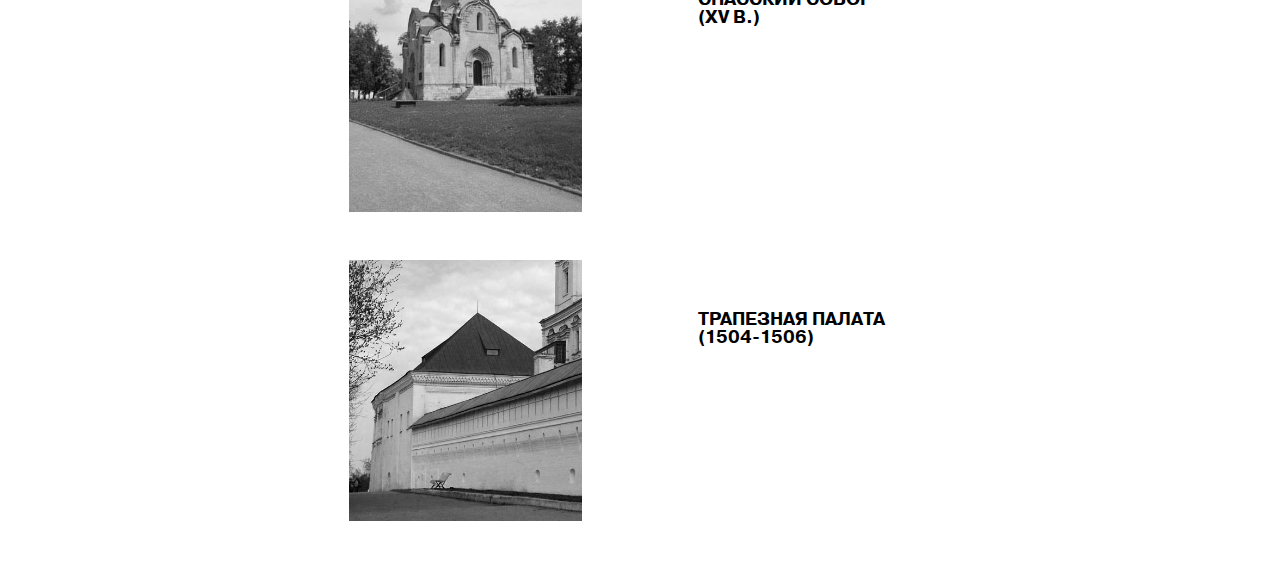
==== commit 67bff1e1: "stain" ====
--- a/index.html
+++ b/index.html
@@ -172,7 +172,7 @@
        { path: '.stain2' }, // to shape
        { // options
           easing: 'easingCubicInOut',
-          yoyo: true, repeat: 100, duration: 20000,
+          yoyo: true, repeat: 1000, duration: 20000,
           reverseFirstPath: false,
           reverseSecondPath: false,
           morphIndex: 10
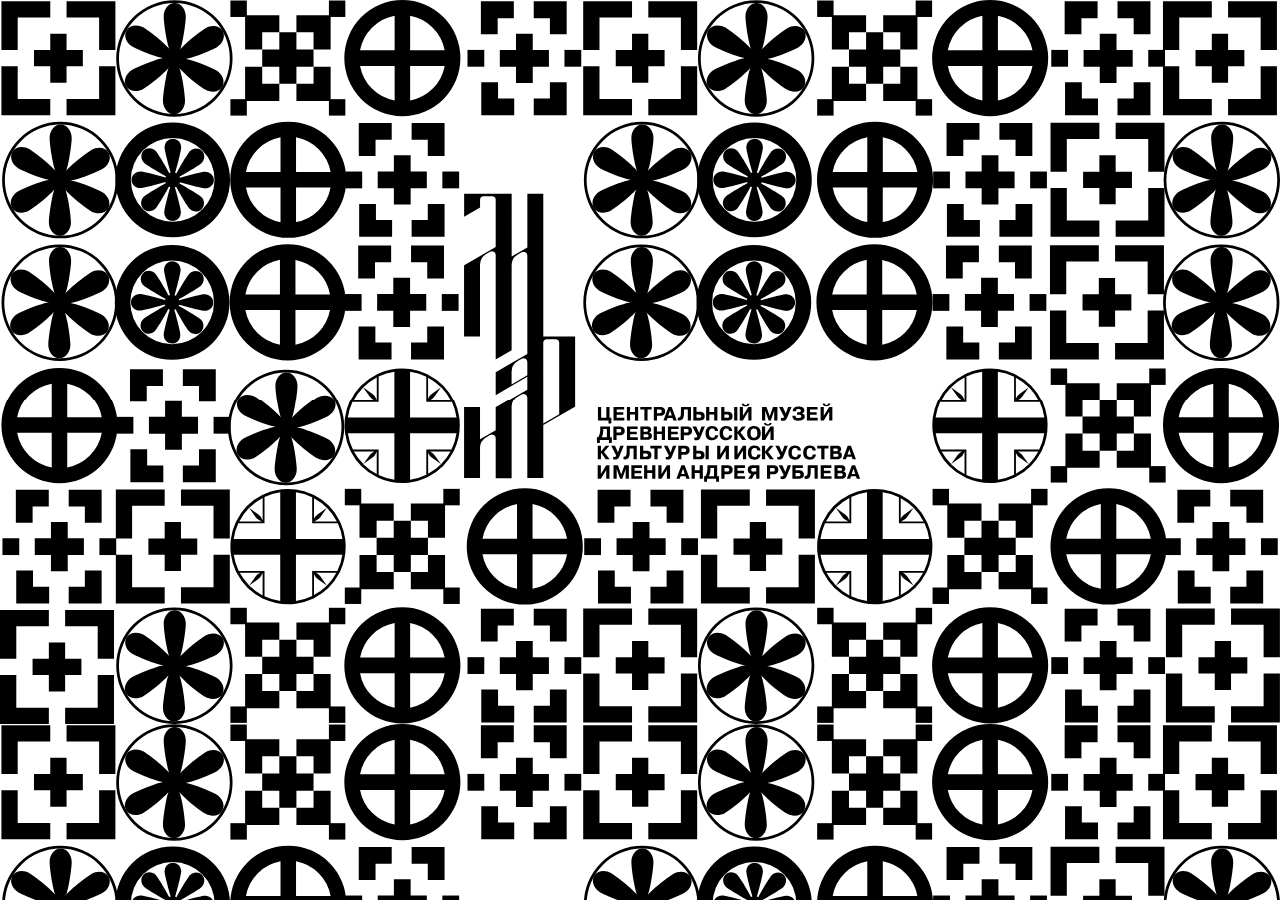
==== commit da4ea065: "redirect" ====
--- a/index.html
+++ b/index.html
@@ -2,187 +2,49 @@
 <html>
   <head>
     <meta charset="utf-8">
-    <title>МУЗЕЙ ИМ. АНДРЕЯ РУБЛЕВА</title>
-    <link rel="shortcut icon" href="images/favicon.ico">
+    <title>МУЗЕЙ ИМ АНДЕРЯ РУБЛЕВА</title>
+    <link rel="stylesheet" href="stylesheets/style.css">
+    <style media="screen">
+      .preload {
+        display: block;
+        position: fixed;
+        width: 100vw;
+        height: 100vh;
+        background-image: url(images/svg/preload.svg);
 
-    <link rel="stylesheet" href="stylesheets/style.css">
+        -webkit-animation-duration: 2s;
 
-    <script type="text/javascript" src="javascripts/jquery.js"></script>
-    <!-- <script type="text/javascript" src="javascripts/js.cookie.js"></script> -->
-    <script type="text/javascript" src="https://cdnjs.cloudflare.com/ajax/libs/jquery-cookie/1.4.1/jquery.cookie.min.js"></script>
+        animation-name: preload;
+        -webkit-animation-name: preload;
+        animation-duration: 1s;
+        -webkit-animation-delay: .5s;
+        animation-delay: .5s;
+        -webkit-animation-iteration-count: 1;
+        animation-iteration-count: 1;
+        -webkit-animation-fill-mode: forwards;
+        animation-fill-mode: forwards;
+      }
 
-    <script type="text/javascript" src="javascripts/history.js"></script>
-    <script type="text/javascript" src="javascripts/scrollfix.js"></script>
-    <script type="text/javascript" src="javascripts/gallery.js"></script>
-    <script type="text/javascript" src="javascripts/preload.js"></script>
-    <script type="text/javascript" src="javascripts/stain.js"></script>
+      @-webkit-keyframes preload {
+        0% {opacity: 1};
+        100% {opacity: 0};
+      }
+
+      @keyframes preload {
+        0% {opacity: 1};
+        100% {opacity: 0};
+      }
+    </style>
   </head>
   <body>
-    <script type="text/javascript">
-      $(window).load(function() {
-        if (readCookie('referer') == null){
-          $(".preload").css({"display":"block", "animation-name":"preload"});
-        $(".main").css({"animation-name":"view"});
-        }
-        createCookie('referer',1,0);
-      });
-    </script>
     <section class="preload">
     </section>
 
-    <section class="main">
-
-      <div class="logo">
-        <img src="images/svg/logo.svg" alt="">
-      </div>
-
-      <div id="layout" class="layout">
-        <svg id="stain1" data-name="Layer 1" xmlns="http://www.w3.org/2000/svg" xmlns:xlink="http://www.w3.org/1999/xlink" viewBox="0 0 299.69 220.4">
-          <defs>
-            <style>
-              .stain1 {
-                fill: url(#New_Gradient_Swatch);
-              }
-              .stain2 {
-                visibility: hidden;
-                fill: url(#New_Gradient_Swatch);
-              }
-            </style>
-            <linearGradient id="New_Gradient_Swatch" data-name="New Gradient Swatch" x1="0.31" y1="110.2" x2="300" y2="110.2" gradientUnits="userSpaceOnUse">
-              <stop offset="0" stop-color="#c19f59"/>
-              <stop offset="0.06" stop-color="#bb9951"/>
-              <stop offset="0.15" stop-color="#ad8c3e"/>
-              <stop offset="0.17" stop-color="#b7984a"/>
-              <stop offset="0.22" stop-color="#d2b96b"/>
-              <stop offset="0.28" stop-color="#fded9f"/>
-              <stop offset="0.29" stop-color="#fff0a2"/>
-              <stop offset="0.42" stop-color="#fbe591"/>
-              <stop offset="0.59" stop-color="#f5d476"/>
-              <stop offset="0.72" stop-color="#d2af54"/>
-              <stop offset="0.83" stop-color="#b28e36"/>
-              <stop offset="1" stop-color="#e9c870"/>
-            </linearGradient>
-          </defs>
-          <title>stain4</title>
-
-          <path class="stain1" d="M131.71,217.76c10.64,5,24.64,1.66,35.09.34,8.53-1.07,22.55-1.2,28.63-6.88,4.22-3.95.41-13,.26-18.57s26.62-5.77,31.28-9.71c1.4-1.18,1.51-3.12,2.79-4.51a28.63,28.63,0,0,1,3.63-3.06c8.28-6.62,11.56-7.69,12.83-8.68,2.07-1.61,4.18-1.7,6-3.47,2.15-2.08,2.11-5.35,3-8.11,3.69-12,9-11.46,14.61-17,17.07-6.54,19.59-8.79,23.52-14.24,1.21-1.68,6.27-6.15,6.3-8.17,0.22-16.27,1.3-36.88-1.68-52.91-1.38-7.42-8.19-17.61-12.31-24.09-5.89-9.26-22.71-9.93-33.57-13.59s-22.45-5-33.92-6.24L56,0.88C49,0.1,41.83-.66,35,0.94,30.65,37.17-5.64,74,1.15,109.88c0.76,4,1.66,8.17,4.37,11.36,4,4.74,9.57,8.27,14.82,11.52,9.44,5.85,18.59,10.34,21.14,17.62,2.74,7.81,17.35,30.79,25.48,34.19A68.28,68.28,0,0,1,81.44,193c7.66,6.11,19,5.49,26.88,10.9C123.77,214.53,123.18,213.78,131.71,217.76Z" transform="translate(-0.31)"/>
-          <path class="stain2" d="M437.31,60.19c-1.23,20.76,4.37,41.42,12.5,60.57a233.32,233.32,0,0,0,20,37.23c6.26,9.5,13.28,18.6,21.83,26.11,16.07,14.11,36.73,21.89,57.46,27.14a299.61,299.61,0,0,0,105.67,7.42c14.42-1.56,30.58-5.42,37.74-18,4.28-7.54,4.33-16.65,5.1-25.29s2.81-18,9.59-23.4c7.84-6.25,20.52-6,25.8-14.49,3.48-5.62,2.19-12.84.79-19.3L718.64,48.73c-1.93-8.86-4-17.94-8.87-25.57-9.38-14.55-27.68-21-45-21.61s-34.33,3.71-51.49,6c-33.35,4.36-67,1-100.26-2.88-12.86-1.5-27.55-5.41-40.5-3.42-9,1.38-14.32,7.43-19.3,14.54A86.93,86.93,0,0,0,437.31,60.19Z" transform="translate(-40.14 -0.65)"/>
-        </svg>
-        <div class="gallery">
-          <img src="images/first.jpg" alt="">
-          <img src="images/second.jpg" alt="">
-          <img src="images/third.jpg" alt="">
-          <img src="images/forth.jpg" alt="">
-        </div>
-        <div class="buttons">
-          <div><div class="left"></div></div>
-          <div><div class="right"></div></div>
-        </div>
-      </div>
-
-      <section id="fixme" class="column1">
-        <section class="sticky">
-          <ul>
-            <li><a>О МУЗЕЕ</a></li>
-            <li><a>НОВОСТИ</a></li>
-            <li><a>КАЛЕНДАРЬ <br>ВЫСТАВОК</a></li>
-            <li><a href="attenders.html">ПОСЕТИТЕЛЯМ</a></li>
-            <li><a>КОЛЛЕКЦИЯ</a></li>
-            <li><a>ОБРАЗОВАТЕЛЬНАЯ <br>ДЕЯТЕЛЬНОСТЬ</a></li>
-            <li><a>СТРУКТУРА МУЗЕЯ</a></li>
-            <li><a>СМИ О МУЗЕЕ</a></li>
-            <li><a href="contacts.html">КОНТАКТЫ</a></li>
-          </ul>
-        </section>
-      </section>
-
-      <section id="fixme2" class="column2">
-        <section class="sticky2">
-          <div>
-            <ul>
-              <li><p class="museumHistory">ИСТОРИЯ <br>МУЗЕЯ</p></li>
-              <li><p class="museumArchitecture">АРХИТЕКТУРНЫЙ <br>КОМПЛЕКС</p></li>
-              <li><p>СМИ О МУЗЕЕ</p></li>
-            </ul>
-          </div>
-        </section>
-      </section>
-
-      <section class="column3">
-        <article class="museumArchitectureArticle">
-          <h1>О МУЗЕЕ</h1>
-          <h2>СПАСО-АНДРОНИКОВ МОНАСТЫРЬ / АРХИТЕКТУРНЫЙ КОМПЛЕКС</h2>
-          <p>На&nbsp;протяжении XVI и&nbsp;особенно XVII-XVIII веках в&nbsp;монастыре ведется каменное строительство, возводятся стены и&nbsp;башни, надвратная Рождественская церковь, несколько корпусов.</p>
-          <p>Позднее монастырь был связан с&nbsp;родом Лопухиных. По&nbsp;инициативе супруги Петра I&nbsp;царицы Евдокии Федоровны в&nbsp;90-е годы XVII века к трапезной палате пристраивается многоярусный храм Архангела Михаила.</p>
-          <p>Древний монастырский Спасский храм с&nbsp;многоярусным завершением относится к&nbsp;выдающимся образцам раннемосковского белокаменного зодчества наряду с&nbsp;Успенским собором в&nbsp;Звенигороде и&nbsp;Троицким собором Троице Сергиевой лавры. По&nbsp;всей вероятности, он&nbsp;сооружен во&nbsp;втором-третьем десятилетиях XV&nbsp;века. Позднее храм был разорен, но&nbsp;архитектура его интерьера до&nbsp;сих пор завораживает тонкостью пропорций и&nbsp;устремленностью в&nbsp;высь. Не&nbsp;исключено, что внутри собор имел резные детали, а&nbsp;его пол был декорирован узорными керамическими плитками.</p>
-          <p>Одностолпная Трапезная палата с&nbsp;мощными сводами на&nbsp;втором этаже имела высокий подклет (первый этаж) с&nbsp;хозяйственными помещениями, прежде всего кухней. По&nbsp;архитектуре здание сходно Грановитой палатой Московского Кремля конца XV&nbsp;столетия. Пристроенный к&nbsp;ней трехэтажный храм Архангела Михаила существенно обогатил облик монастыря. Кроме основного престола здесь находились храмы Апостолов Петра и&nbsp;Павла, Митрополита Алексия и&nbsp;Знаменская церковь с&nbsp;усыпальницей Лопухиных. Сложная судьба породнившегося с&nbsp;царской семьей боярского рода обусловила длительность строительства комплекса. Завершенный в&nbsp;1739&nbsp;году, он&nbsp;получил черты стиля московского (или нарышкинского) барокко.</p>
-          <p>Лишенный надвратной церкви, колокольни и&nbsp;других построек в&nbsp;своем настоящем виде ансамбль Спасо-Андроникова монастыря все&nbsp;же позволяет оценить его главные памятники и&nbsp;прежде всего Спасский собор.</p>
-          <p>В&nbsp;1918 году Спасо-Андроников монастырь был упразднен.</p>
-          <img src="images/image1.png" alt="">
-          <img src="images/sobor.jpg" alt="">
-          <a href="">СПАССКИЙ СОБОР (XV В.)</a>
-          <img src="images/palata.jpeg" alt="">
-          <a href="">ТРАПЕЗНАЯ ПАЛАТА (1504-1506)</a>
-        </article>
-
-        <article class="museumHistoryArticle hidden">
-          <h1>О МУЗЕЕ</h1>
-          <h2>ИСТОРИЯ МУЗЕЯ</h2>
-          <p>В&nbsp;1947&nbsp;году, на&nbsp;волне послевоенного патриотического подъема, в&nbsp;год празднования 800-летия Москвы, на&nbsp;территории монастыря был образован Музей им. Андрея Рублева. Его первым директором стал крупный организатор музейного строительства Д.И. Арсенишвили (1905-1963), первым научным сотрудником&nbsp;&mdash; выдающийся знаток творчества прп. Андрея Рублева Н.А. Демина (1904-1990). В&nbsp;2001 году музей отметил их&nbsp;заслуги мемориальными доскам работы скульпторов З.К. Церетели и&nbsp;В.А. Суворова.</p>
-          <p>К&nbsp;моменту основания Музея монастырь был полностью разорен, музейная коллекция собиралась буквально по&nbsp;крохам, в&nbsp;обстановке крайне негативного отношения государства к&nbsp;отечественному религиозному наследию. Собранные произведения зачастую требовали тщательной и&nbsp;многолетней реставрации. Тем не&nbsp;менее через 13&nbsp;лет, 21&nbsp;сентября 1960&nbsp;года, Музей был открыт и&nbsp;представлен на&nbsp;суд посетителей залы с&nbsp;десятками раскрытых от&nbsp;поздних записей и&nbsp;грязи икон, снятых со&nbsp;стен разрушенных храмов росписей и&nbsp;произведений декоративно-прикладного искусства. Собирательская деятельность и&nbsp;реставрационные работы продолжаются до&nbsp;настоящего времени и&nbsp;являются неотъемлемой частью повседневной музейной жизни.</p>
-          <p>Ныне экспозиция занимает все отреставрированные и&nbsp;доступные для осмотра помещения трапезной палаты и&nbsp;церкви Архангела Михаила. В&nbsp;Настоятельском корпусе размещается выставочный зал.</p>
-
-        </article>
-
-      </section>
-
-      <section id="fixme3" class="column4">
-        <p>
-          ВРЕМЯ РАБОТЫ МУЗЕЯ:
-          <br><br>
-          ПН, СБ И ВС<br>11.00 - 18.00,<br>КАССА - ДО 17.15
-          <br><br>
-          ВТ И ЧТ<br>14.00 - 21.00,<br> КАССА - ДО 20.15.<br>
-          В СРЕДУ МУЗЕЙ ЗАКРЫТ
-        </p>
-
-        <ul>
-          <li><a href="">СПЛАНИРОВАТЬ ВИЗИТ</a></li>
-          <li><a href="">МЕСТОПОЛОЖЕНИЕ</a></li>
-          <li><a href="#">ЭКСКУРСИИ</a></li>
-        </ul>
-
-        <div class="socials">
-          <div>
-            <div><i class="fa fa-facebook" aria-hidden="true"></i></div>
-            <div><i class="fa fa-vk" aria-hidden="true"></i></div>
-            <div><i class="fa fa-twitter" aria-hidden="true"></i></div>
-            <div><i class="fa fa-tripadvisor" aria-hidden="true"></i></div>
-          </div>
-        </div>
-      </section>
-
-    </section>
-    <script src="https://cdn.jsdelivr.net/kute.js/1.6.2/kute.min.js"></script>
-    <script src="https://cdn.jsdelivr.net/kute.js/1.6.2/kute-svg.min.js"></script>
-    <script src="https://cdn.jsdelivr.net/kute.js/1.6.2/kute-jquery.min.js"></script>
     <script type="text/javascript">
-      var tween = KUTE.fromTo('.stain1',  // target shape
-       { path: '.stain1' }, // from shape
-       { path: '.stain2' }, // to shape
-       { // options
-          easing: 'easingCubicInOut',
-          yoyo: true, repeat: 1000, duration: 20000,
-          reverseFirstPath: false,
-          reverseSecondPath: false,
-          morphIndex: 10
-       }
-      ).start();
-
-      // trigger it whenever you want
-      $(function() {
-        !tween.playing && tween.start();
-      });
+      function go() {
+        window.location.replace("main.html");
+      }
+      setTimeout(go, 2000);
     </script>
   </body>
 </html>
